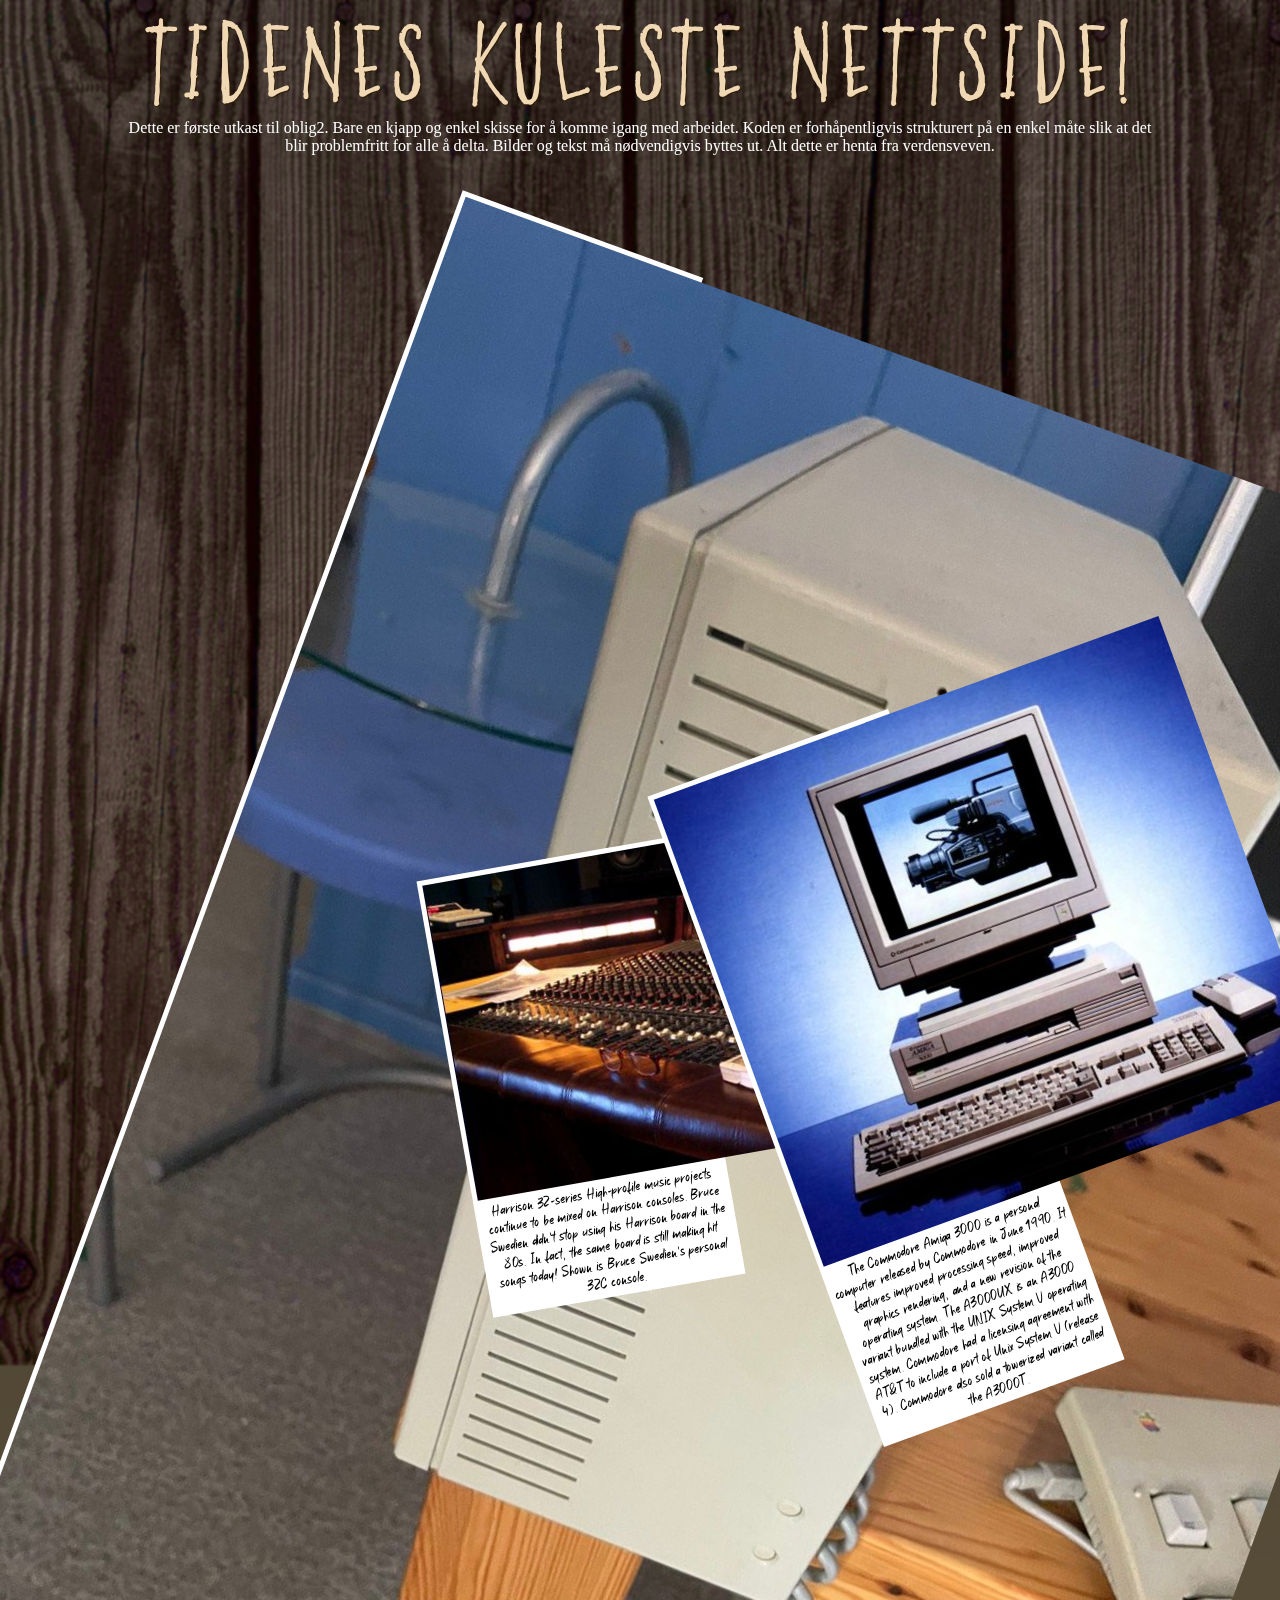
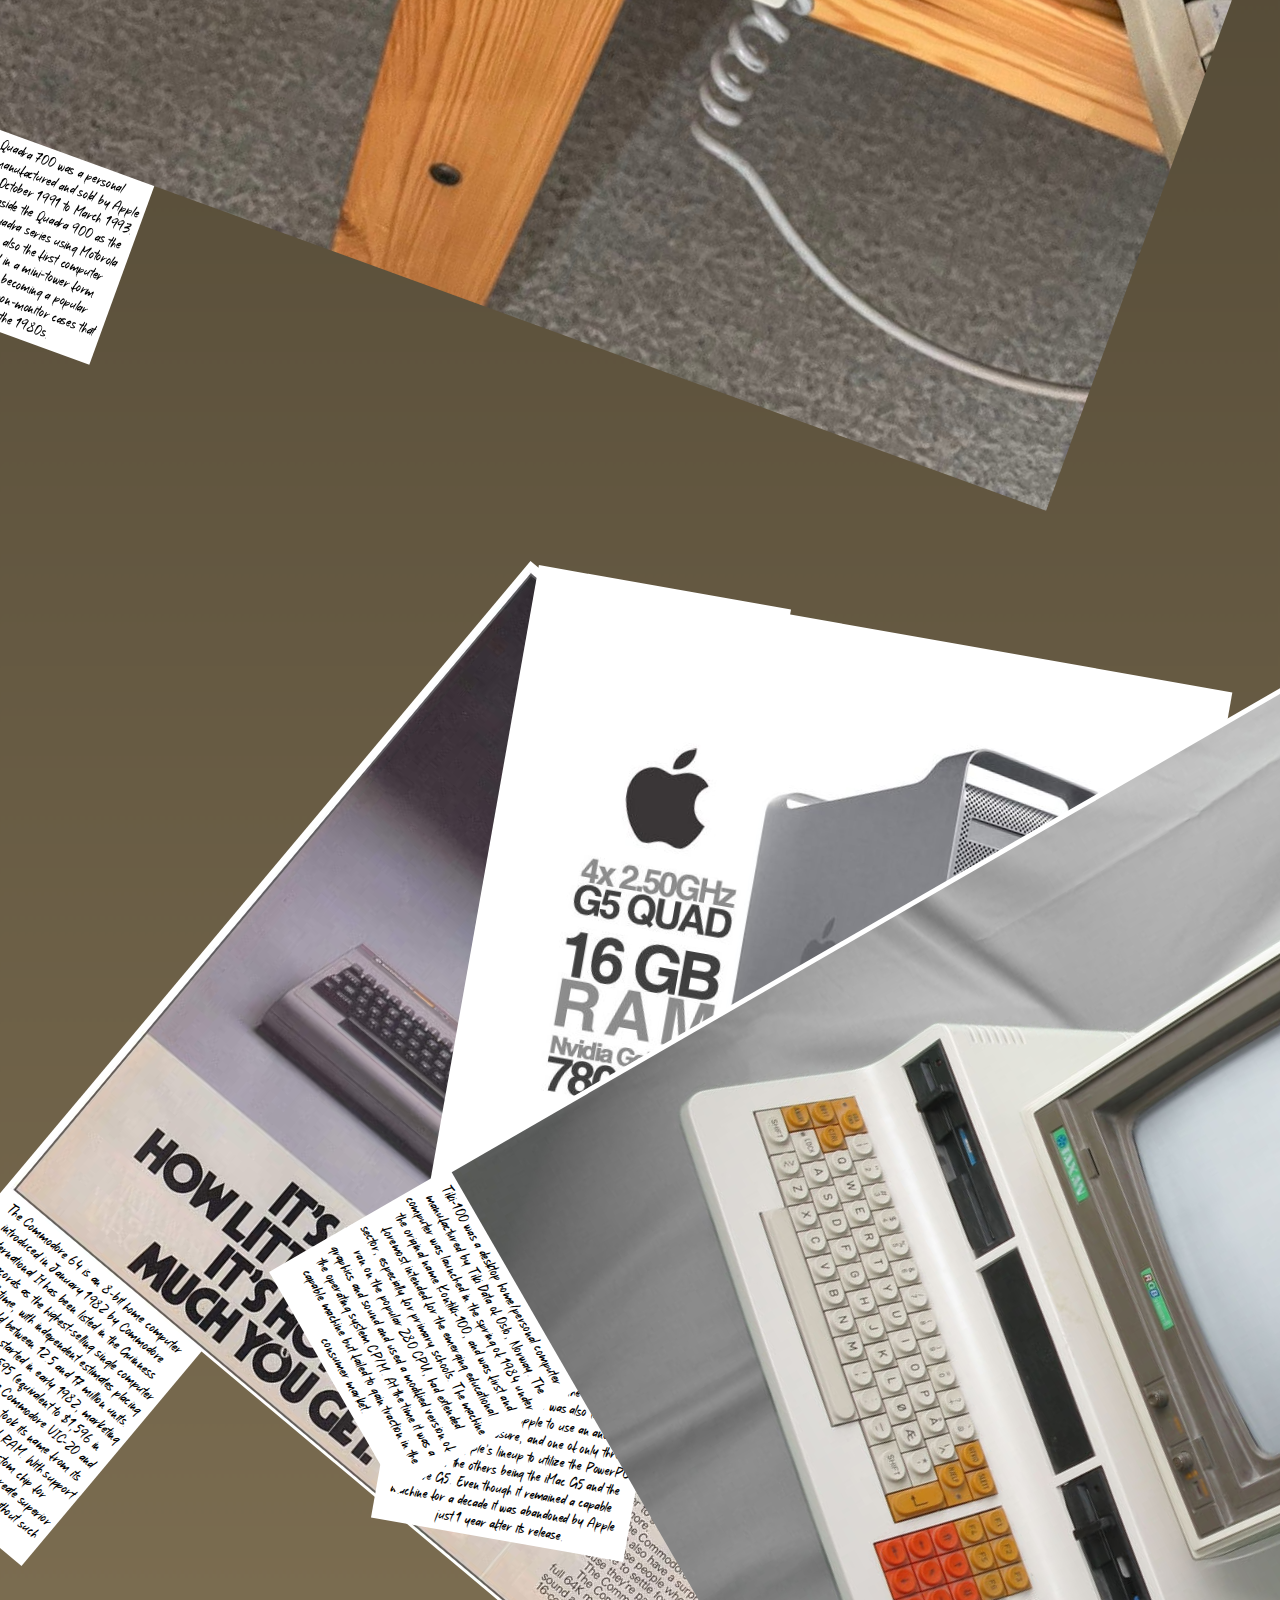
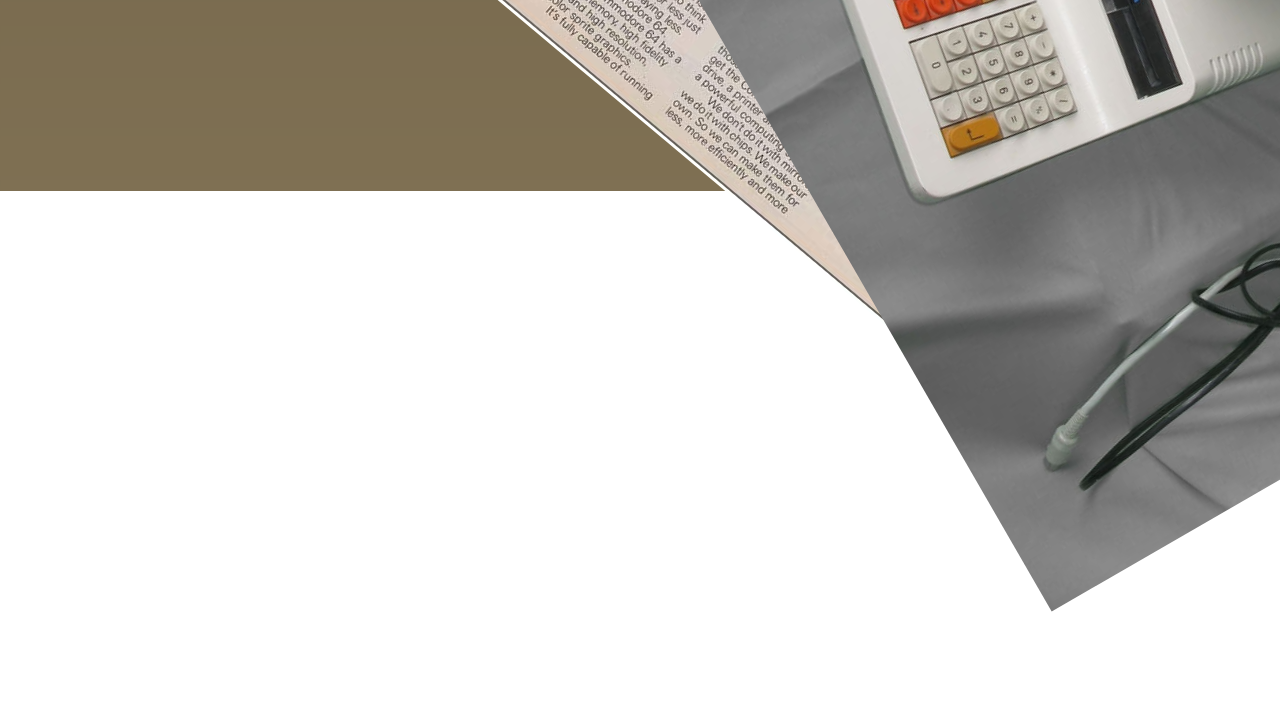
==== index2.html @ 10ce248f "Rename index.html to index2.html" ====
<!DOCTYPE html>
<html lang="nb">
    <link rel="stylesheet" href="style.css">
<head>
    <meta charset="UTF-8">
    <meta http-equiv="X-UA-Compatible" content="IE=edge">
    <meta name="viewport" content="width=device-width, initial-scale=1.0">
    <title>oblig2</title>
</head>
<body>
    <h1>Tidenes kuleste nettside!</h1>
    <sectionA id="content" class="Awrapper">
        <p>
        Dette er første utkast til oblig2. Bare en kjapp og enkel skisse for å komme igang med arbeidet.
        Koden er forhåpentligvis strukturert på en enkel måte slik at det blir problemfritt for alle å delta.
        Bilder og tekst må nødvendigvis byttes ut. Alt dette er henta fra verdensveven.
        </p>
        <div class="picture" id="pic1">
            <img src="images/Q700.jpg" alt="datamaskin">
            <p><span>The Macintosh Quadra 700</span> was a personal computer designed, 
                manufactured and sold by Apple Computer, Inc. from October 1991 to March 1993. 
                It was introduced alongside the Quadra 900 as the first computers in the Quadra series using Motorola 68040 processor. 
                It is also the first computer from Apple to be housed in a mini-tower form factor, 
                which in 1991 was becoming a popular alternative to standard desktop-on-monitor cases that were common through the 1980s. 
              </p>
        </div>
        <div class="picture" id="pic2">
            <img src="images/console.jpg" alt="mikser">
            <p><span>Harrison 32-series</span> High-profile music projects continue to be mixed on Harrison consoles. 
                Bruce Swedien didn't stop using his Harrison board in the 80s. 
                In fact, the same board is still making hit songs today!  
                Shown is Bruce Swedien's personal 32C console.
              </p>
        </div>
        <div class="picture" id="pic3">
            <img src="images/A3000.jpg" alt="Amiga">
            <p><span>The Commodore Amiga 3000</span> is a personal computer released by Commodore in June 1990. 
                It features improved processing speed, improved graphics rendering, and a new revision of the operating system.
                The A3000UX is an A3000 variant bundled with the UNIX System V operating system. 
                Commodore had a licensing agreement with AT&T to include a port of Unix System V (release 4). 
                Commodore also sold a towerized variant called the A3000T. 
              </p>
        </div>
        <div class="picture" id="pic4">
            <img src="images/C64.jpg" alt="Commodore 64">
            <p><span>The Commodore 64</span> is an 8-bit home computer introduced in January 1982 by Commodore International
                It has been listed in the Guinness World Records as the highest-selling single computer model of all time, with independent estimates placing the number sold between 12.5 and 17 million units.
                Volume production started in early 1982, marketing in August for US$595 (equivalent to $1,596 in 2020).
                Preceded by the Commodore VIC-20 and Commodore PET, the C64 took its name from its 64 kibibytes (65,536 bytes) of RAM. 
                With support for multicolor sprites and a custom chip for waveform generation, the C64 could create superior visuals and audio compared to systems without such custom hardware. 
              </p>
        </div>
        <div class="picture" id="pic5">
            <img src="images/G5.jpg" alt="G5">
            <p><span>Power Mac G5</span> is a series of personal computers designed, manufactured, and sold by Apple Computer, Inc. from 2003 to 2006 as part of the Power Mac series. 
                When introduced, it was the most powerful computer in Apple's Macintosh lineup, and was marketed by the company as the world's first 64-bit desktop computer.
                It was also the first desktop computer from Apple to use an anodized aluminum alloy enclosure, and one of only three computers in Apple's lineup to utilize the PowerPC 970 CPU, the others being the iMac G5 and the Xserve G5.
                Even though it remained a capable machine for a decade it was abandoned by Apple just 1 year after its release.
              </p>
        </div>
        <div class="picture" id="pic6">
            <img src="images/tiki100.jpg" alt="Tiki100">
            <p><span>Tiki-100</span> was a desktop home/personal computer manufactured by Tiki Data of Oslo, Norway. 
                The computer was launched in the spring of 1984 under the original name Kontiki-100, and was first and foremost intended for the emerging educational sector, especially for primary schools.
                The machine ran on the popular Z80 CPU, had extended graphics and sound and used a modified version of the operating system CP/M.
                At the time it was a capable machine but failed to gain traction in the consumer market.
              </p>
        </div>
    </section>
    
</body>
</html>
---- style.css ----
/* Alt av verdier som repeteres kan skrives som variabler skriv dem ned under her */
* {

  --font-size: 1.3rem;
  --font-size-big: calc(var(--font-size) * 4);
  padding: 0 0;
  margin: 0 0;
  box-sizing: border-box;
  --font-size: 1rem;
  --font-size-big: calc(var(--font-size) * 6);
  --heading-spacing: 0.5rem;
  --main-white: #ffffff;
  --main-background-color: #000000;
  --main-font: -apple-system, BlinkMacSystemFont, 'Segoe UI', Roboto, Oxygen, Ubuntu, Cantarell, 'Open Sans', 'Helvetica Neue', sans-serif;
  --picture-font: #000000;
}
@font-face {
  font-family: 'pwchalkmedium';
  src: url('font/pwchalk-webfont.woff2') format('woff2'),
       url('font/pwchalk-webfont.woff') format('woff');
  font-weight: normal;
  font-style: normal;
}
@font-face {
  font-family: 'dk_poison_ivyregular';
  src: url('font/dkpoisonivy-qqpv-webfont.woff2') format('woff2'),
       url('font/dkpoisonivy-qqpv-webfont.woff') format('woff');
  font-weight: normal;
  font-style: normal;
}
@font-face {
  font-family: 'marker_markregular';
  src: url('font/markermark-regular-webfont.woff2') format('woff2'),
       url('font/markermark-regular-webfont.woff') format('woff');
  font-weight: normal;
  font-style: normal;

}
body {
  font-size: var(--font-size);
  font-family: var(--main-font);
  color: var(--main-white);
  padding: 5px 10% 5% 10%;
  font-family: Georgia, serif;
  background-image: linear-gradient(#332d21,#7f7053),
  url(images/oldWoodBG.jpg);
  background-size: 160%;
  background-repeat: no-repeat;
  background-blend-mode: saturation;
  z-index: 0;
  backdrop-filter: blur(1px);
  }

h1 {
    font-family: 'dk_poison_ivyregular';
    letter-spacing: var(--heading-spacing);
    text-align: center;
    text-transform: uppercase;
    font-size: var(--font-size-big);
    color: rgb(241, 216, 181);
    text-shadow: 1px 1px 1px rgb(46, 29, 4);
  }
  h2 {
    text-transform: capitalize;
    font-style:normal;
    letter-spacing: var(--heading-spacing);
  }

  #content {
    padding: 10px 0;
    text-align: center;
  }

  .sectionA img {
    max-width: 100%;
  }

  .picture{
    margin: 25px 25px 25px 20px;
    background-color: var(--main-white);
    object-fit: contain;
    text-align: center;
    color: var(--picture-font);
    width: 25%;
    height: 15%;
    padding: 5px;
    /*box-shadow: 0px 0px 25px var(--main-white);*/
    display: inline-block;
    vertical-align: middle;
    font-family: 'marker_markregular';
    }

  .sectionA img {
    max-width: 100%;
    border: 1px solid black;
    filter: saturate(0);
  }

  .sectionA img:hover {
    filter: saturate(1.2);
  }

  #pic1  {
    transform: rotate(20deg);
    }
  #pic2 {
    transform: rotate(-10deg);  }
  #pic3 {
    max-width: 100%;
    transform: rotate(-20deg);
  }
  #pic4 {
    max-width: 100%;
    transform: rotate(40deg);
  }
  #pic5 {
    max-width: 100%;
    transform: rotate(10deg);
  }
  #pic6 {
    max-width: 100%;
    transform: rotate(60deg);
  }

  .picture > p > span {
    font-family: 'marker_markregular';
    font-size: var(--font-size);

  }
  @media (max-width: 800px){
    * {
      --font-size: 1rem;
    }
    /* h1{font-size:30px !important;}
    h2{font-size:24px !important;}
    h3{font-size:20px !important;}
    h4{font-size:18px !important;} */
    body {
      /* font-size: 10px; */
    }
    .picture > p > span {
      font-style: italic;
      font-weight: bold;  
      color: black;
    }
    .picture {
      margin: 25px 25px 25px 20px;
      background-color: var(--main-white);
      object-fit: contain;
      text-align: center;
      width: 75%;
      padding: 10px;
      border: 1px solid rgb(255, 255, 255);
      box-shadow: 0px 0px 25px var(--main-white);
      display: inline-block;
      vertical-align: middle;
    }
  }
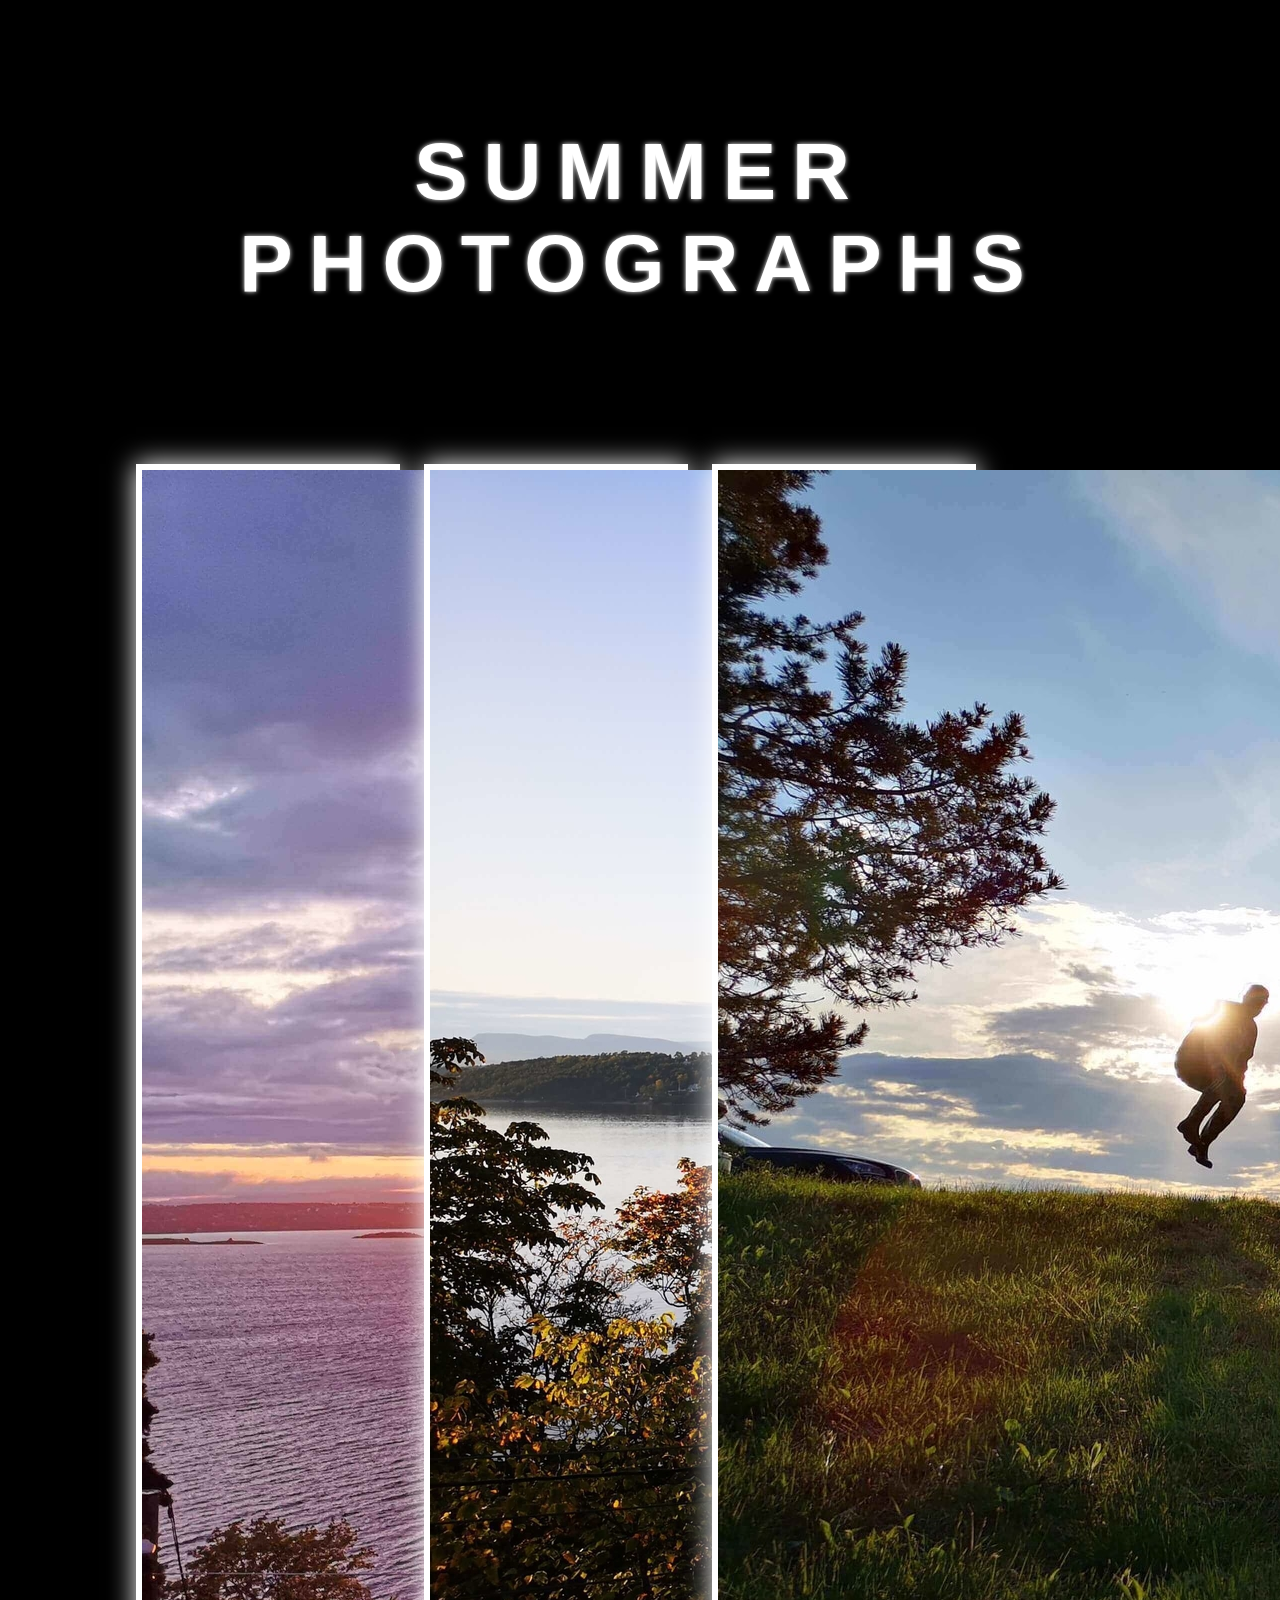
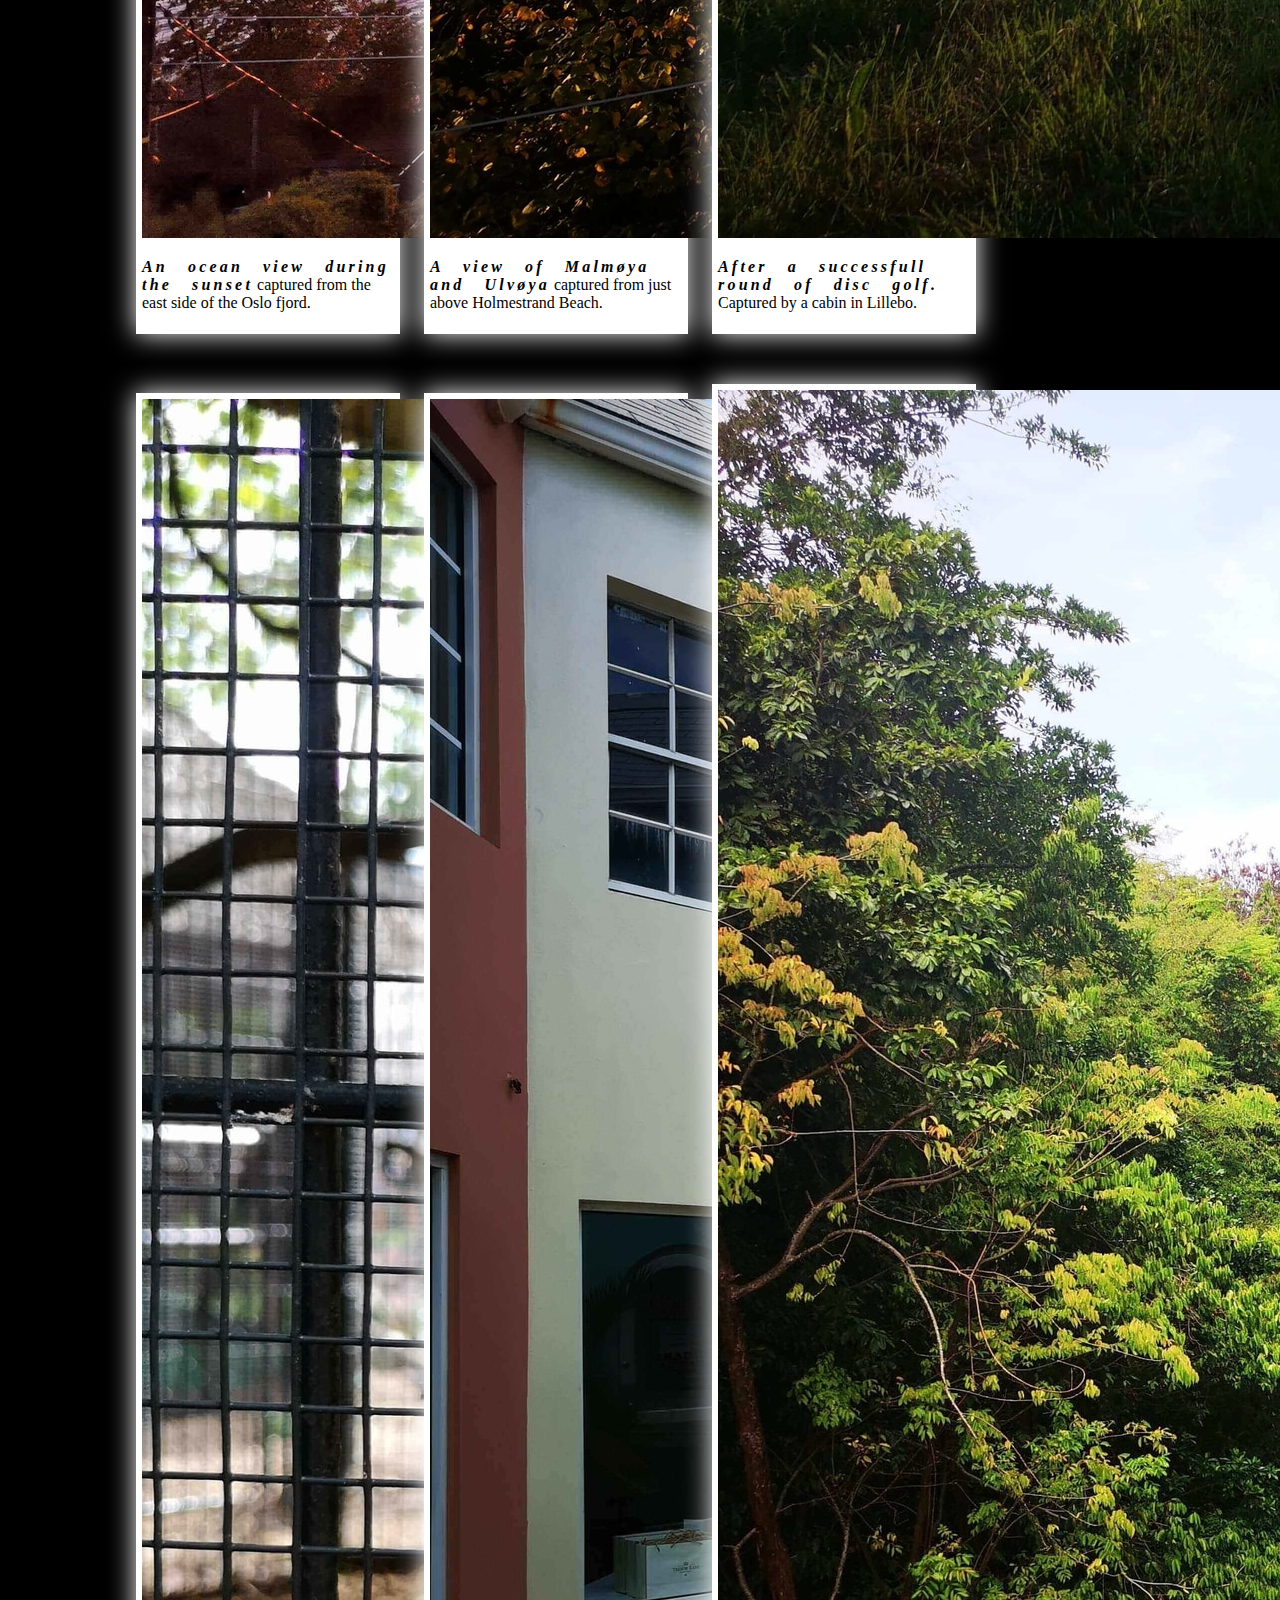
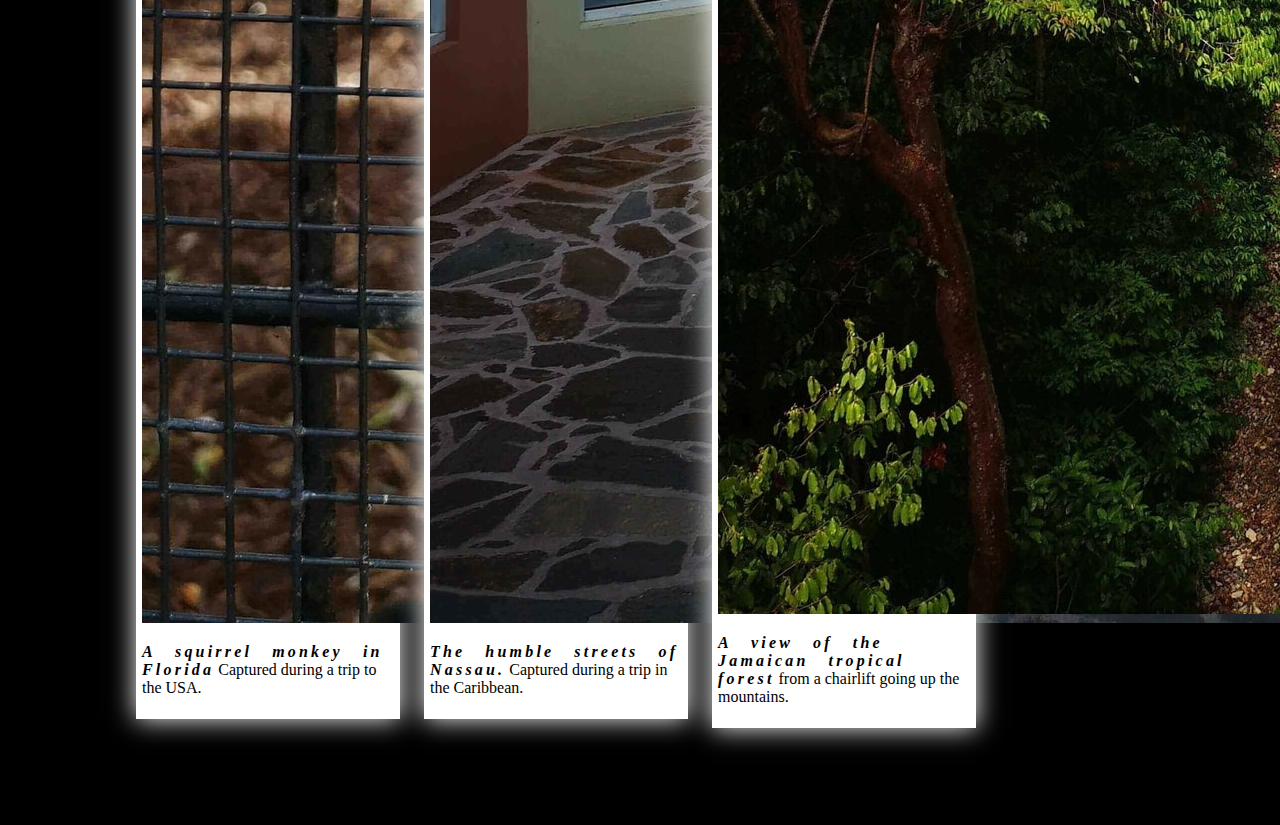
==== commit 9f331df6: "Coffecup" ====
--- a/index2.html
+++ b/index2.html
@@ -1,71 +1,76 @@
 <!DOCTYPE html>
 <html lang="nb">
-    <link rel="stylesheet" href="style.css">
 <head>
     <meta charset="UTF-8">
     <meta http-equiv="X-UA-Compatible" content="IE=edge">
     <meta name="viewport" content="width=device-width, initial-scale=1.0">
+    <link rel="stylesheet" href="style2.css">
     <title>oblig2</title>
 </head>
+<header>
+<h1>Summer photographs</h1>
+</header>
 <body>
-    <h1>Tidenes kuleste nettside!</h1>
-    <sectionA id="content" class="Awrapper">
-        <p>
-        Dette er første utkast til oblig2. Bare en kjapp og enkel skisse for å komme igang med arbeidet.
-        Koden er forhåpentligvis strukturert på en enkel måte slik at det blir problemfritt for alle å delta.
-        Bilder og tekst må nødvendigvis byttes ut. Alt dette er henta fra verdensveven.
-        </p>
-        <div class="picture" id="pic1">
-            <img src="images/Q700.jpg" alt="datamaskin">
-            <p><span>The Macintosh Quadra 700</span> was a personal computer designed, 
-                manufactured and sold by Apple Computer, Inc. from October 1991 to March 1993. 
-                It was introduced alongside the Quadra 900 as the first computers in the Quadra series using Motorola 68040 processor. 
-                It is also the first computer from Apple to be housed in a mini-tower form factor, 
-                which in 1991 was becoming a popular alternative to standard desktop-on-monitor cases that were common through the 1980s. 
+    <section id="content" class="sectionA">
+        <h2>
+        Memories of the summer of 2019.
+            <br>...Before the pandemic.
+        </h2>
+        <div class="picture" id = "pic1">
+                <source media = "(max-width:899px)" srcset = "images/mobile1.jpg" alt = "Sunset ocean view"/>
+                <source media = "(min-width:900px)" srcset = "images/desktop1.jpg" alt = "Sunset ocean view"/>
+                <a href="images/desktop1.jpg" target="_blank">
+                    <img src="images/desktop1.jpg" alt = "Sunset ocean view"/>
+                </a>
+            <p><span>An ocean view during the sunset</span> captured from the east side of the Oslo fjord.
               </p>
         </div>
         <div class="picture" id="pic2">
-            <img src="images/console.jpg" alt="mikser">
-            <p><span>Harrison 32-series</span> High-profile music projects continue to be mixed on Harrison consoles. 
-                Bruce Swedien didn't stop using his Harrison board in the 80s. 
-                In fact, the same board is still making hit songs today!  
-                Shown is Bruce Swedien's personal 32C console.
+                <source media = "(max-width:899px)" srcset = "images/mobile2.jpg" alt = "A view of Malmøya and Ulvøya"/>
+                <source media = "(min-width:900px)" srcset = "images/desktop2.jpg" alt = "A view of Malmøya and Ulvøya"/>
+                <a href="images/desktop2.jpg" target="_blank">
+                    <img src="images/desktop2.jpg" alt = "A view of Malmøya and Ulvøya"/>
+                </a>
+                <p><span>A view of Malmøya and Ulvøya</span> captured from just above Holmestrand Beach.
               </p>
         </div>
         <div class="picture" id="pic3">
-            <img src="images/A3000.jpg" alt="Amiga">
-            <p><span>The Commodore Amiga 3000</span> is a personal computer released by Commodore in June 1990. 
-                It features improved processing speed, improved graphics rendering, and a new revision of the operating system.
-                The A3000UX is an A3000 variant bundled with the UNIX System V operating system. 
-                Commodore had a licensing agreement with AT&T to include a port of Unix System V (release 4). 
-                Commodore also sold a towerized variant called the A3000T. 
+                <source media = "(max-width:899px)" srcset = "images/mobile3.jpg" alt = "Evening frisbeegolf"/>
+                <source media = "(min-width:900px)" srcset = "images/desktop3.jpg" alt = "Evening frisbeegolf"/>
+                <a href="images/desktop3.jpg" target="_blank">
+                    <img src="images/desktop3.jpg" alt = "Evening frisbeegolf"/>
+                </a>
+                <p><span>After a successfull round of disc golf.</span> Captured by a cabin in Lillebo.
               </p>
         </div>
         <div class="picture" id="pic4">
-            <img src="images/C64.jpg" alt="Commodore 64">
-            <p><span>The Commodore 64</span> is an 8-bit home computer introduced in January 1982 by Commodore International
-                It has been listed in the Guinness World Records as the highest-selling single computer model of all time, with independent estimates placing the number sold between 12.5 and 17 million units.
-                Volume production started in early 1982, marketing in August for US$595 (equivalent to $1,596 in 2020).
-                Preceded by the Commodore VIC-20 and Commodore PET, the C64 took its name from its 64 kibibytes (65,536 bytes) of RAM. 
-                With support for multicolor sprites and a custom chip for waveform generation, the C64 could create superior visuals and audio compared to systems without such custom hardware. 
+                <source media = "(max-width:899px)" srcset = "images/mobile4.jpg" alt = "Squirrel monkey"/>
+                <source media = "(min-width:900px)" srcset = "images/desktop4.jpg" alt = "Squirrel monkey"/>
+                <a href="images/desktop4.jpg" target="_blank">
+                    <img src="images/desktop4.jpg" alt = "Squirrel monkey"/>
+                </a>
+                <p><span>A squirrel monkey in Florida</span> Captured during a trip to the USA. 
               </p>
         </div>
         <div class="picture" id="pic5">
-            <img src="images/G5.jpg" alt="G5">
-            <p><span>Power Mac G5</span> is a series of personal computers designed, manufactured, and sold by Apple Computer, Inc. from 2003 to 2006 as part of the Power Mac series. 
-                When introduced, it was the most powerful computer in Apple's Macintosh lineup, and was marketed by the company as the world's first 64-bit desktop computer.
-                It was also the first desktop computer from Apple to use an anodized aluminum alloy enclosure, and one of only three computers in Apple's lineup to utilize the PowerPC 970 CPU, the others being the iMac G5 and the Xserve G5.
-                Even though it remained a capable machine for a decade it was abandoned by Apple just 1 year after its release.
+                <source media = "(max-width:899px)" srcset = "images/mobile5.jpg" alt = "Streets of Nassau"/>
+                <source media = "(min-width:900px)" srcset = "images/desktop5.jpg" alt = "Streets of Nassau"/>
+                <a href="images/desktop5.jpg" target="_blank">
+                    <img src="images/desktop5.jpg" alt = "Streets of Nassau"/>
+                </a>
+                <p><span>The humble streets of Nassau.</span> Captured during a trip in the Caribbean.
               </p>
         </div>
         <div class="picture" id="pic6">
-            <img src="images/tiki100.jpg" alt="Tiki100">
-            <p><span>Tiki-100</span> was a desktop home/personal computer manufactured by Tiki Data of Oslo, Norway. 
-                The computer was launched in the spring of 1984 under the original name Kontiki-100, and was first and foremost intended for the emerging educational sector, especially for primary schools.
-                The machine ran on the popular Z80 CPU, had extended graphics and sound and used a modified version of the operating system CP/M.
-                At the time it was a capable machine but failed to gain traction in the consumer market.
+                <source media = "(max-width:899px)" srcset = "images/mobile6.jpg" alt = "Jamaican chairlift"/>
+                <source media = "(min-width:900px)" srcset = "images/desktop6.jpg" alt = "Jamaican chairlift"/>
+                <a href="images/desktop6.jpg" target="_blank">
+                    <img src="images/desktop6.jpg" alt = "Jamaican chairlift"/>
+                </a>
+                <p><span>A view of the Jamaican tropical forest</span> from a chairlift going up the mountains.
               </p>
         </div>
+
     </section>
     
 </body>
--- a/style2.css
+++ b/style2.css
@@ -0,0 +1,103 @@
+/*_____________ Flex ___________________ */
+
+.Acontainer {
+
+}
+
+
+.Aitem {
+  flex-direction:column; 
+  /* The flex direction tells the browser whether the elements are laid vertically or horisontally */
+  /* With row direction, items are stacked from left to right. With row-reverse, items stack from right to left. */
+  /* they are stacked form main start to main end */
+  /* If the flex-direction is set to column, then the elements are laid form top to bottom. column reverse does the opposite */
+  /* row, row-reverse, column, column-reverse */
+  /* If we dont specify a irection, the default is row */
+  /* by default, a flex container will have its items placed on a single line, so flex-items will adjust to fit the container.*/
+  /* flex-wrap: wrap; */
+  /* nowrap, wrap, wrap-reverse */
+  /* flex-flow is a shorthand property that lets us set up two properties at the same time
+  /* flex-flow: row wrap;
+  /* justify-content property aligns items along the main axis
+  /* flex-start, flex-end, center, space-between, space-around, space-evenly */
+  /* align-items the property align items works pretty much like justify contents, but along the cross direction of the flow
+  /* flex-start, flex-end, center, baseline, stretch
+  /* align-content property modifies the behaviour of the flex-wrap property. It is similar to align-items and justify-content
+  but instead of aligning flex items, it aligns the flex lines. /*
+  /*flex-start, flex-end, center, stretch, space-between, space-around, space-evenly */
+  /* Item properties. */
+  /* Flex-items can be ordered inside a container, without changing the html code, witht the order property */
+  /* order: 1; , 0(default) , 3, -5
+  /* flex-grow, flex-shrink, flenk-basis.
+  /* flex-grow: 0(default)
+  /* flex-shrink: 0;(default)
+  /* flex-basis 80ox; (can only grow or shrink up to 80px).
+  /* flex(shorthand) property combine grow, shrink and basis together.
+  /* flex: 0 1 350px;
+  /* align-self is used to override align-items for a specific flex-item. */
+  
+}
+
+
+
+
+h1 {
+    font-family: -apple-system, BlinkMacSystemFont, 'Segoe UI', Roboto, Oxygen, Ubuntu, Cantarell, 'Open Sans', 'Helvetica Neue', sans-serif;
+    letter-spacing: 0.2em;
+    text-align: center;
+    text-transform: uppercase;
+    font-size: 5rem;
+    color: #ffffff;
+    text-shadow: 0px 0px 5px #ffffff;
+  }
+  h2 {
+    font-family: -apple-system, BlinkMacSystemFont, 'Segoe UI', Roboto, Oxygen, Ubuntu, Cantarell, 'Open Sans', 'Helvetica Neue', sans-serif;
+    text-transform: capitalize;
+    font-style:normal;
+    letter-spacing: 0.2em;
+  }
+  body {
+    background-color: #000000;
+    padding: 5% 10% 5% 10%;
+    font-family: Georgia, serif;
+    
+  }
+  .picture {
+    padding: 10px 10% 10px 10%;
+    margin: 25px 20px 25px 0px;
+    background-color: #ffffff;
+    object-fit: contain;
+    width: 25%;
+    height: 25%;
+    padding: 5px;
+    border: 1px solid rgb(255, 255, 255);
+    box-shadow: 0px 0px 25px  #ffffff;
+    display:inline-block;
+    vertical-align:middle;
+  }
+
+  
+  #pic1 > img {
+    max-width: 50%;
+  }
+  #pic2 > img {
+    max-width: 50%;
+  }
+  #pic3 > img {
+    max-width: 50%;
+  }
+  #pic4 > img {
+    max-width: 50%;
+  }
+  #pic5 > img {
+    max-width: 50%;
+  }
+  #pic6 > img {
+    max-width: 50%;
+  }
+  .picture > p > span {
+    font-style: italic;
+    font-weight: bold;
+    letter-spacing: 0.2em;
+    word-spacing: 0.8em;
+  }